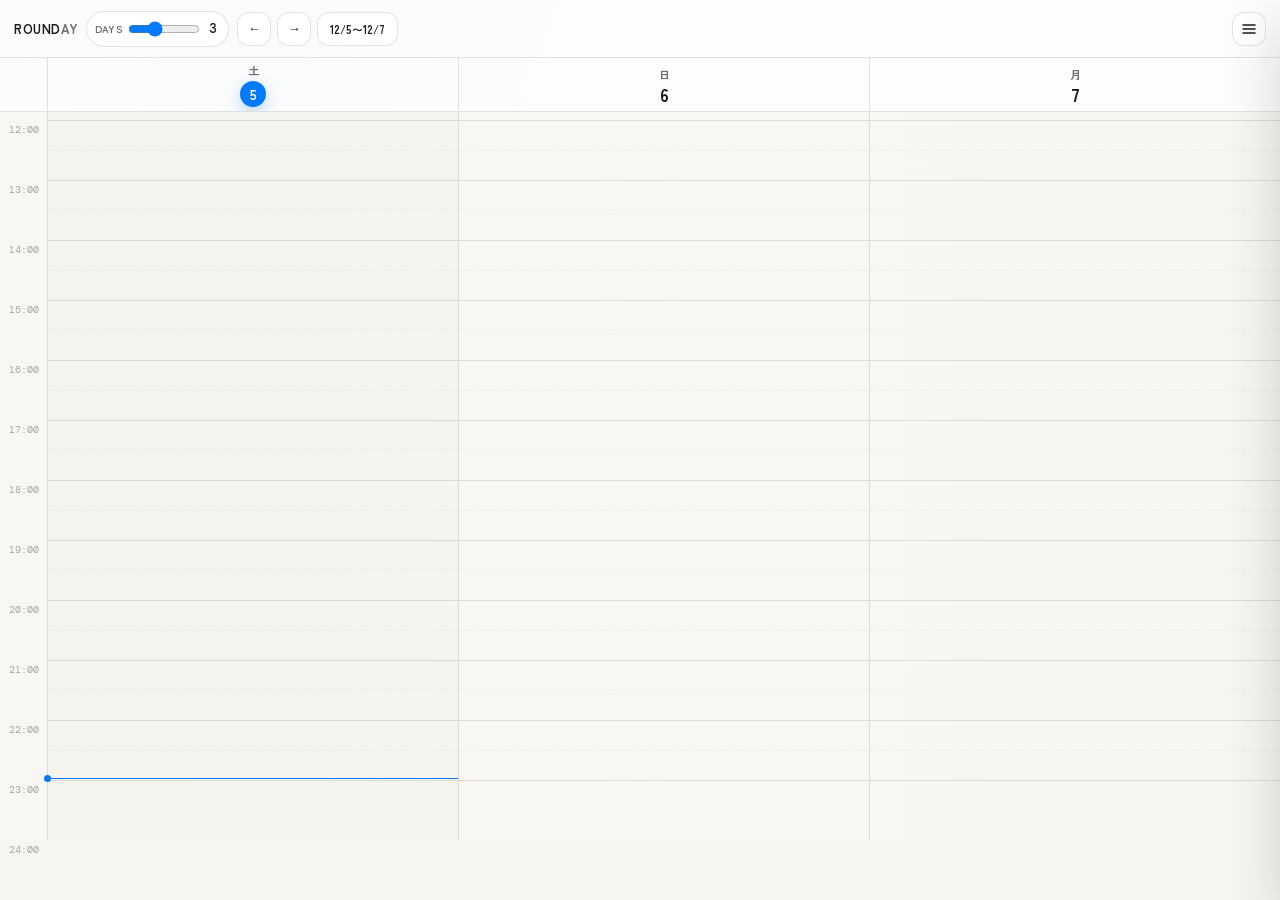
==== index.html @ 86a1823a "Add Today overview panel" ====
<!DOCTYPE html>
<html lang="ja">
<head>
<meta charset="UTF-8">
<meta name="viewport" content="width=device-width, initial-scale=1.0, maximum-scale=1.0, viewport-fit=cover">
<title>Rounday</title>
<link rel="manifest" href="manifest.json">
<meta name="theme-color" content="#f7f5f0">
<meta name="apple-mobile-web-app-capable" content="yes">
<meta name="apple-mobile-web-app-status-bar-style" content="default">
<meta name="apple-mobile-web-app-title" content="Rounday">
<link rel="apple-touch-icon" href="icon-192.png">
<link rel="preconnect" href="https://fonts.googleapis.com">
<link href="https://fonts.googleapis.com/css2?family=DM+Mono:ital,wght@0,300;0,400;0,500;1,300&family=Jost:wght@300;400;500&family=Zen+Kaku+Gothic+New:wght@300;400;500&display=swap" rel="stylesheet">
<link rel="stylesheet" href="styles.css?v=20260803-2">
</head>
<body>

<div id="header">
  <div class="logo">ROUND<em>AY</em></div>
  <div class="day-selector">
    <label>DAYS</label>
    <input type="range" id="dayRange" min="1" max="7" value="3">
    <span class="day-count-label" id="dayCountLabel">3</span>
  </div>
  <div class="nav-row">
    <button class="nav-btn" id="prevBtn">&#8592;</button>
    <button class="nav-btn" id="nextBtn">&#8594;</button>
    <button class="cal-open-btn" id="calOpenBtn">2026/05</button>
  </div>
  <button class="header-icon-btn" id="menuBtn" title="メニュー" style="margin-left:auto;">
    <svg width="16" height="16" viewBox="0 0 16 16" fill="none" stroke="currentColor" stroke-width="1.5" stroke-linecap="round">
      <line x1="2" y1="4" x2="14" y2="4"/><line x1="2" y1="8" x2="14" y2="8"/><line x1="2" y1="12" x2="14" y2="12"/>
    </svg>
  </button>
</div>

<div id="toolbar">
  <div class="toolbar-spacer"></div>
  <div class="toolbar-days" id="toolbarDays"></div>
</div>

<div id="scroll-area">
  <div id="grid">
    <div id="time-col"></div>
    <div id="days-wrap"></div>
  </div>
</div>

<!-- EVENT MODAL -->
<div class="overlay" id="overlay">
  <div class="modal">
    <div class="modal-header">
      <span class="modal-title" id="modalTitle">NEW EVENT</span>
      <button class="modal-close" id="modalClose">×</button>
    </div>
    <div class="modal-body">
  <!-- 基本セクション -->
  <div class="field">
    <label>予定名</label>
    <input type="text" id="fTitle" placeholder="例：数学の授業">
  </div>
  <div class="field">
    <label>タイプ</label>
    <div class="type-toggle">
      <button class="type-btn active" data-type="focus" id="btnFocus">集中</button>
      <button class="type-btn" data-type="nonfocus" id="btnNonfocus">非集中</button>
    </div>
  </div>
  <div class="field">
    <label>色</label>
    <div class="color-row" id="colorRow"></div>
  </div>
  <div class="field">
    <label>開始時刻</label>
    <div class="time-row">
      <select id="fSh"></select><span class="time-sep">:</span><select id="fSm"></select>
    </div>
  </div>
  <div class="field">
    <label>終了時刻</label>
    <div class="time-row">
      <select id="fEh"></select><span class="time-sep">:</span><select id="fEm"></select>
    </div>
  </div>

  <!-- 詳細セクション -->
  <button type="button" id="detailToggleBtn" style="
    background:none; border:none; cursor:pointer;
    font-family:'DM Mono',monospace; font-size:11px;
    color:var(--text-muted); letter-spacing:0.08em;
    padding:4px 0; text-align:left; width:100%;
    border-top:1px solid var(--border); margin-top:4px; padding-top:10px;
  ">▶ 詳細設定</button>

  <div id="detailSection" style="display:none; flex-direction:column; gap:12px; margin-top:4px;">
    <div class="field" id="memoField">
      <label>メモ（この予定が繰り返される場合，このメモも繰り返されます）</label>
      <textarea id="fMemo" placeholder="例：期末テスト・発表あり"></textarea>
    </div>

    <hr class="section-divider">
<div class="section-label">アラーム</div>
<div class="field">
  <label>タイミング</label>
  <select id="fAlertTiming">
    <option value="none">なし</option>
    <option value="morning">当日朝（8:00）</option>
    <option value="1h">1時間前</option>
    <option value="30min">30分前</option>
    <option value="15min">15分前</option>
    <option value="custom">カスタム</option>
  </select>
</div>
<div class="field" id="alertCustomField" style="display:none;">
  <label>通知時刻</label>
  <div class="time-row">
    <select id="fAlertH" style="flex:1"></select>
    <span class="time-sep">:</span>
    <select id="fAlertM" style="flex:1"></select>
  </div>
</div>
<div class="field">
  <label>文言</label>
  <input type="text" id="fAlertMsg" placeholder="例：もうすぐ〇〇があります">
  <div style="font-size:10px; color:var(--text-faint); margin-top:4px; font-family:'DM Mono',monospace;">空欄の場合「もうすぐ〇〇があります」</div>
</div>

<hr class="section-divider">
<div class="section-label">自分へのメッセージ</div>
<div class="field" style="flex-direction:row; align-items:center; gap:8px;">
  <input type="checkbox" id="fNotifEnabled" style="width:auto;">
  <label style="text-transform:none; font-size:12px; color:var(--text);">メッセージを設定する</label>
</div>
<div id="notifFields" style="display:none; flex-direction:column; gap:12px;">
  <div class="field">
    <label>時刻（その日中）</label>
    <div class="time-row">
      <select id="fNotifH" style="flex:1"></select>
      <span class="time-sep">:</span>
      <select id="fNotifM" style="flex:1"></select>
    </div>
  </div>
  <div class="field">
    <label>文言</label>
    <input type="text" id="fNotifMsg" placeholder="例：課題出た？タスクに追加した？">
    <div style="font-size:10px; color:var(--text-faint); margin-top:4px; font-family:'DM Mono',monospace;">空欄の場合「〇〇はどうでしたか？」</div>
  </div>
</div>

    <hr class="section-divider">
    <div class="section-label">予定グループ（紐づけ）</div>
    <div class="field">
      <label>同じ予定として紐づける</label>
      <select id="fLinkedGroup">
        <option value="">なし（新規グループ）</option>
      </select>
    </div>

    <hr class="section-divider">
    <div class="section-label">繰り返し設定</div>
    <div class="field">
      <label>繰り返し</label>
      <select id="fRepeat">
        <option value="none">なし</option>
        <option value="weekly">毎週</option>
        <option value="nweekly">N週ごと</option>
        <option value="monthly_dow">月の第N曜日</option>
      </select>
    </div>
    
    <div class="repeat-sub" id="subNWeekly">
      <div class="field">
        <label>間隔（週）</label>
        <select id="fNWeek">
          <option value="2">2週ごと</option>
          <option value="3">3週ごと</option>
          <option value="4">4週ごと</option>
        </select>
      </div>
    </div>
    <div class="repeat-sub" id="subMonthlyDow">
      <div class="field">
        <label>第N週（複数選択可）</label>
        <div style="display:flex; gap:4px;">
          <button class="wd-btn" data-mw="1">第1</button>
          <button class="wd-btn" data-mw="2">第2</button>
          <button class="wd-btn" data-mw="3">第3</button>
          <button class="wd-btn" data-mw="4">第4</button>
        </div>
      </div>
      <div class="field">
        <label>曜日</label>
        <select id="fMonthDow">
          <option value="0">日</option><option value="1">月</option>
          <option value="2">火</option><option value="3">水</option>
          <option value="4">木</option><option value="5">金</option><option value="6">土</option>
        </select>
      </div>
    </div>

      <div class="repeat-sub" id="subWeekdays">
        <div class="field">
          <label>追加する曜日（複数選択可）</label>
          <div class="weekday-row" id="weekdayRow"></div>
        </div>
      </div>

    <div class="repeat-sub" id="subRepeatRange">
      <div class="date-row">
        <div class="field">
          <label>開始日</label>
          <input type="date" id="fRepeatFrom">
        </div>
        <div class="field">
          <label>終了日</label>
          <input type="date" id="fRepeatTo">
        </div>
      </div>
    </div>
  </div>
</div>
    <div class="modal-footer">
      <button class="btn" id="modalCancel">キャンセル</button>
      <button class="btn btn-primary" id="modalSave">保存</button>
    </div>
  </div>
</div>

<!-- TASK MODAL -->
<div class="overlay" id="taskOverlay">
  <div class="modal" id="taskModal">
    <div class="modal-header">
      <span class="modal-title" id="taskModalTitle">NEW TASK</span>
      <button class="modal-close" id="taskModalClose">×</button>
    </div>
    <div class="modal-body">
      <div class="field">
        <label>リマインド内容</label>
        <input type="text" id="tText" placeholder="例：課題提出した？">
      </div>
      <div class="field">
        <label>通知日時</label>
        <div class="time-row" style="gap:8px">
          <input type="date" id="tDate" style="flex:1.2">
          <div class="time-row" style="flex:1">
            <select id="tHour" style="flex:1"></select>
            <span class="time-sep">:</span>
            <select id="tMin" style="flex:1"></select>
          </div>
        </div>
      </div>
      <div class="field">
        <label>通知文言（省略可）</label>
<input type="text" id="tNote" placeholder="例：英語の課題、忘れてない？">
      </div>
      <div class="field">
        <label>関連予定（任意）</label>
        <select id="tEvLink">
          <option value="">-- 紐づけない --</option>
        </select>
        <div style="font-size:10px; color:var(--text-faint); margin-top:4px; font-family:'DM Mono',monospace; line-height:1.5;">
  例：「数学の授業」に紐づけ→授業後に<br>「課題でた？提出した？」と確認できる
</div>
      </div>
    </div>
    <div class="modal-footer">
      <button class="btn" id="taskModalCancel">キャンセル</button>
      <button class="btn btn-primary" id="taskModalSave">保存</button>
    </div>
  </div>
</div>

<!-- TODO MODAL -->
<div class="overlay" id="todoOverlay">
  <div class="modal">
    <div class="modal-header">
      <span class="modal-title" id="todoModalTitle">NEW TODO</span>
      <button class="modal-close" id="todoModalClose">×</button>
    </div>
    <div class="modal-body">
      <div class="field">
        <label>タスク名</label>
        <input type="text" id="tdText" placeholder="例：英語の課題">
      </div>
      <div class="field">
        <label>発生元の日付（任意）</label>
        <input type="date" id="tdOriginDate">
      </div>
      <div class="field">
        <label>発生元の予定（任意）</label>
        <select id="tdOriginEv">
          <option value="">-- 選択しない --</option>
        </select>
      </div>
      <div class="field">
        <label>期限</label>
        <div class="time-row" style="gap:8px">
          <input type="date" id="tdDate" style="flex:1.2">
          <div class="time-row" style="flex:1">
            <select id="tdHour" style="flex:1"></select>
            <span class="time-sep">:</span>
            <select id="tdMin" style="flex:1"></select>
          </div>
        </div>
      </div>
    </div>
    <div class="modal-footer">
      <button class="btn" id="todoModalCancel">キャンセル</button>
      <button class="btn btn-primary" id="todoModalSave">保存</button>
    </div>
  </div>
</div>

<!-- TODAY PANEL -->
<div id="todayPanel" aria-hidden="true">
  <div class="panel-header">
    <span class="panel-title">Today</span>
    <button class="panel-close" id="todayPanelClose" aria-label="Todayを閉じる">&times;</button>
  </div>
  <div class="panel-body" id="todayList"></div>
</div>

<!-- TASK PANEL -->
<div id="taskPanel">
  <div class="panel-header">
    <span class="panel-title"><svg class="panel-title-icon" viewBox="0 0 24 24" fill="none" stroke="currentColor" stroke-width="1.8" stroke-linecap="round" stroke-linejoin="round" aria-hidden="true"><path d="M18 8a6 6 0 0 0-12 0c0 7-3 7-3 9h18c0-2-3-2-3-9"/><path d="M10 21h4"/><path d="M10.8 18.5a1.4 1.4 0 0 0 2.4 0"/></svg>リマインダー</span>
    <button class="panel-close" id="taskPanelClose">×</button>
  </div>
  <div class="panel-body" id="taskList"></div>
  <button class="panel-add-btn" id="taskAddBtn">＋ リマインダーを追加</button>
</div>

<!-- TODO PANEL -->
<div id="todoPanel">
  <div class="panel-header">
    <span class="panel-title">📝 TODO</span>
    <button class="panel-close" id="todoPanelClose">×</button>
  </div>
  <div class="panel-body" id="todoList"></div>
  <button class="panel-add-btn" id="todoAddBtn">＋ タスクを追加</button>
</div>

<!-- SELF MESSAGE PANEL -->
<div id="selfMessagePanel">
  <div class="panel-header">
    <span class="panel-title"><svg class="panel-title-icon" viewBox="0 0 24 24" fill="none" stroke="currentColor" stroke-width="1.8" stroke-linecap="round" stroke-linejoin="round" aria-hidden="true"><path d="M4 5.5A3.5 3.5 0 0 1 7.5 2h9A3.5 3.5 0 0 1 20 5.5v6A3.5 3.5 0 0 1 16.5 15H11l-5 4v-4.2A3.5 3.5 0 0 1 4 11.5z"/><path d="M8 7h8"/><path d="M8 10.5h5.5"/></svg>自分へのメッセージ</span>
    <button class="panel-close" id="selfMessagePanelClose">×</button>
  </div>
  <div class="panel-body" id="selfMessageList"></div>
</div>

<!-- BULK NOTIF MODAL -->
<div class="overlay" id="bulkNotifOverlay">
  <div class="modal">
    <div class="modal-header">
      <span class="modal-title">自分へのメッセージを一括設定</span>
      <button class="modal-close" id="bulkNotifClose">×</button>
    </div>
    <div class="modal-body">
      <div class="field">
        <label>対象日</label>
        <input type="date" id="bulkDate">
      </div>
      <div class="field">
        <label>時刻（その日中）</label>
        <div class="time-row">
          <select id="bulkNotifH" style="flex:1"></select>
          <span class="time-sep">:</span>
          <select id="bulkNotifM" style="flex:1"></select>
        </div>
      </div>
      <div class="field">
        <label>メッセージ文言</label>
        <input type="text" id="bulkNotifMsg" placeholder="例：課題出た？タスクに追加した？">
        <div style="font-size:10px; color:var(--text-faint); margin-top:4px; font-family:'DM Mono',monospace;">空欄の場合「〇〇はどうでしたか？」</div>
      </div>
      
      <div class="field">
  <label>繰り返し設定</label>
  <div class="type-toggle">
    <button class="type-btn active" id="bulkRepeatOnce">この日だけ</button>
    <button class="type-btn" id="bulkRepeatAlways">毎回繰り返し</button>
  </div>
</div>
      
      <div class="field">
        <label>対象予定を選択</label>
        <div id="bulkEvList" style="max-height:200px; overflow-y:auto; border:1px solid var(--border); border-radius:3px; padding:4px 8px;"></div>
      </div>
    </div>
    <div class="modal-footer">
      <button class="btn" id="bulkNotifCancel">キャンセル</button>
      <button class="btn btn-primary" id="bulkNotifSave">保存</button>
    </div>
  </div>
</div>
<!-- DAY MEMO MODAL -->
<div class="overlay" id="dayMemoOverlay">
  <div class="modal" style="width:320px;">
    <div class="modal-header">
      <span class="modal-title" id="dayMemoTitle">この日だけメモ</span>
      <button class="modal-close" id="dayMemoClose">×</button>
    </div>
    <div class="modal-body">
      <div class="field">
        <label>メモ（この日だけ）</label>
        <textarea id="fDayMemo" placeholder="例：今日は発表あり" style="min-height:80px;"></textarea>
      </div>
    </div>
    <div class="modal-footer">
      <button class="btn" id="dayMemoCancel">キャンセル</button>
      <button class="btn" id="dayMemoClear" style="color:#c0392b;">クリア</button>
      <button class="btn btn-primary" id="dayMemoSave">保存</button>
    </div>
  </div>
</div>
<!-- CALENDAR PICKER -->
<div id="calPickerOverlay">
  <div class="cal-picker">
    <div class="cal-picker-head">
      <select id="calYear"></select>
      <select id="calMonth"></select>
      <button class="cal-picker-close" id="calPickerClose">×</button>
    </div>
    <div class="cal-grid" id="calGrid"></div>
  </div>
</div>

<!-- SCHEDULING BANNER -->
<div id="schedulingBanner">
  <span>時間帯をドラッグして予定を作成</span>
  <button class="cancel-btn" id="schedulingCancel">キャンセル</button>
</div>

<!-- SELF MESSAGE BANNER -->
<div id="selfMessageBanner">
  <div class="self-message-banner-main">
    <div class="self-message-banner-label">MESSAGE</div>
    <div class="self-message-banner-text" id="selfMessageBannerText"></div>
    <div class="self-message-banner-meta" id="selfMessageBannerMeta"></div>
  </div>
  <div class="self-message-banner-actions">
    <button class="self-message-banner-btn" id="selfMessageBannerSnooze">再通知</button>
    <button class="self-message-banner-btn" id="selfMessageBannerDone">完了</button>
    <button class="self-message-banner-close" id="selfMessageBannerClose">×</button>
    </div>
</div>

<!-- SELF MESSAGE SNOOZE MODAL -->
<div class="overlay" id="selfSnoozeOverlay">
  <div class="modal" style="width:min(340px,94vw);">
    <div class="modal-header">
      <span class="modal-title">再通知</span>
      <button class="modal-close" id="selfSnoozeClose">×</button>
    </div>
    <div class="modal-body">
      <div class="field">
        <label>再通知タイミング</label>
        <select id="selfSnoozeType">
          <option value="day">1日後</option>
          <option value="week">1週間後</option>
          <option value="hours">何時間後</option>
          <option value="custom">カスタム</option>
        </select>
      </div>

      <div class="field" id="selfSnoozeHoursField" style="display:none;">
        <label>何時間後</label>
        <input type="number" id="selfSnoozeHours" min="1" max="168" value="3" style="
          padding:7px 9px;
          border:1px solid var(--border-strong);
          border-radius:var(--radius-btn);
          font-family:'Noto Sans JP',sans-serif;
          font-size:13px;
          background:var(--bg);
          color:var(--text);
          outline:none;
          width:100%;
        ">
      </div>

      <div id="selfSnoozeCustomField" style="display:none; flex-direction:column; gap:12px;">
        <div class="field">
          <label>日付</label>
          <input type="date" id="selfSnoozeCustomDate">
        </div>
        <div class="field">
          <label>時刻</label>
          <div class="time-row">
            <select id="selfSnoozeCustomH" style="flex:1"></select>
            <span class="time-sep">:</span>
            <select id="selfSnoozeCustomM" style="flex:1"></select>
          </div>
        </div>
      </div>
    </div>
    <div class="modal-footer">
      <button class="btn" id="selfSnoozeCancel">キャンセル</button>
      <button class="btn btn-primary" id="selfSnoozeSave">保存</button>
    </div>
  </div>
</div>

<!-- REMINDER SNOOZE MODAL -->
<div class="overlay" id="reminderSnoozeOverlay">
  <div class="modal" style="width:min(340px,94vw);">
    <div class="modal-header">
      <span class="modal-title">リマインダー再通知</span>
      <button class="modal-close" id="reminderSnoozeClose">×</button>
    </div>

    <div class="modal-body">
      <div class="field">
        <label>再通知タイミング</label>
        <select id="reminderSnoozeType">
          <option value="day">1日後</option>
          <option value="week">1週間後</option>
          <option value="hours">何時間後</option>
          <option value="custom">カスタム</option>
        </select>
      </div>

      <div class="field" id="reminderSnoozeHoursField" style="display:none;">
        <label>何時間後</label>
        <input type="number" id="reminderSnoozeHours" min="1" max="168" value="3" style="
          padding:7px 9px;
          border:1px solid var(--border-strong);
          border-radius:var(--radius-btn);
          font-family:'Noto Sans JP',sans-serif;
          font-size:13px;
          background:var(--bg);
          color:var(--text);
          outline:none;
          width:100%;
        ">
      </div>

      <div id="reminderSnoozeCustomField" style="display:none; flex-direction:column; gap:12px;">
        <div class="field">
          <label>日付</label>
          <input type="date" id="reminderSnoozeCustomDate">
        </div>

        <div class="field">
          <label>時刻</label>
          <div class="time-row">
            <select id="reminderSnoozeCustomH" style="flex:1"></select>
            <span class="time-sep">:</span>
            <select id="reminderSnoozeCustomM" style="flex:1"></select>
          </div>
        </div>
      </div>
    </div>

    <div class="modal-footer">
      <button class="btn" id="reminderSnoozeCancel">キャンセル</button>
      <button class="btn btn-primary" id="reminderSnoozeSave">保存</button>
    </div>
  </div>
</div>

<!-- DELETE REPEAT MODAL -->
<div class="overlay" id="deleteRepeatOverlay">
  <div class="modal" style="width:min(300px,94vw);">
    <div class="modal-header">
      <span class="modal-title">繰り返し予定の削除</span>
      <button class="modal-close" id="deleteRepeatClose">×</button>
    </div>
    <div class="modal-body">
      <div style="font-size:13px; color:var(--text); line-height:1.6;">
        どの範囲を削除しますか？
      </div>
    </div>
    <div class="modal-footer" style="flex-direction:column; gap:8px;">
      <button class="btn" id="deleteRepeatOne" style="width:100%; text-align:center;">この日だけ削除</button>
      <button class="btn" id="deleteRepeatAfter" style="width:100%; text-align:center;">この日以降をすべて削除</button>
      <button class="btn danger" id="deleteRepeatAll" style="width:100%; text-align:center; color:#c0392b;">すべて削除</button>
    </div>
  </div>
</div>

<!-- EV DETAIL PANEL -->
<div id="evDetailPanel">
  <div class="ev-detail-sheet" style="position:relative;">
    <button class="ev-detail-close" id="evDetailClose">×</button>
    <div class="ev-detail-title" id="evDetailTitle"></div>
    <div class="ev-detail-time" id="evDetailTime"></div>
    <div class="ev-detail-memo" id="evDetailMemo"></div>
    <div class="ev-detail-btns">
      <button class="ev-detail-btn" id="evDetailEdit">✏ 編集</button>
      <button class="ev-detail-btn" id="evDetailDayMemo">🗒 この日だけメモ</button>
      <button class="ev-detail-btn" id="evDetailNextOcc">📅 次回を確認</button>
      <button class="ev-detail-btn" id="evDetailAddTask">🔔 リマインダーを追加</button>
      <button class="ev-detail-btn" id="evDetailAddTodo" style="display:none;">📝 TODOを追加</button>
      <button class="ev-detail-btn danger" id="evDetailDelete">✕ 削除</button>
    </div>
  </div>
</div>

<!-- CTX MENU -->
<div class="ctx-menu" id="ctxMenu">
  <div style="display:flex; justify-content:flex-end; padding:4px 4px 0;">
    <button style="background:none; border:none; cursor:pointer; font-size:16px; color:var(--text-muted); line-height:1; padding:0 4px;" id="ctxClose">×</button>
  </div>
  <div class="ctx-item" id="ctxEdit">✏ 編集</div>
  <div class="ctx-item" id="ctxNotifEdit">🔔 通知を編集</div>
  <div class="ctx-item" id="ctxDayMemo">🗒 この日だけメモ</div>
  <div class="ctx-item" id="ctxNextOccurrence">📅 次回を確認</div>
  <div class="ctx-item" id="ctxAddTask">🔔 リマインダーを追加</div>
  <div class="ctx-item" id="ctxAddTodo" style="display:none;">📝 TODOを追加</div>
  <div class="ctx-sep"></div>
  <div class="ctx-item danger" id="ctxDelete">✕ 削除</div>
</div>

<!-- DRAWER OVERLAY -->
<div id="drawerOverlay"></div>

<!-- DRAWER -->
<div id="drawer">
  <div class="drawer-header">
    <span class="drawer-title">MENU</span>
    <button class="drawer-close" id="drawerClose">×</button>
  </div>
  <div class="drawer-body">
    <button class="drawer-item" id="drawerToday">
      <span class="drawer-item-icon">
        <svg width="15" height="15" viewBox="0 0 15 15" fill="none" stroke="currentColor" stroke-width="1.4" stroke-linecap="round" stroke-linejoin="round" aria-hidden="true">
          <rect x="2" y="3" width="11" height="10" rx="1.5"/><line x1="2" y1="6" x2="13" y2="6"/><line x1="5" y1="2" x2="5" y2="4.5"/><line x1="10" y1="2" x2="10" y2="4.5"/>
        </svg>
      </span>
      Today
    </button>
    <button class="drawer-item" id="drawerSettings">
      <span class="drawer-item-icon">
        <svg width="15" height="15" viewBox="0 0 15 15" fill="none" stroke="currentColor" stroke-width="1.4" stroke-linecap="round" stroke-linejoin="round">
          <circle cx="7.5" cy="7.5" r="2"/><path d="M7.5 1v1.5M7.5 12.5V14M1 7.5h1.5M12.5 7.5H14M2.6 2.6l1.1 1.1M11.3 11.3l1.1 1.1M11.3 3.7l-1.1 1.1M3.8 11.2l-1.1 1.1"/>
        </svg>
      </span>
      設定
    </button>
    <button class="drawer-item" id="drawerReminder">
      <span class="drawer-item-icon">
        <svg width="18" height="18" viewBox="0 0 24 24" fill="none" stroke="currentColor" stroke-width="1.8" stroke-linecap="round" stroke-linejoin="round" aria-hidden="true">
          <path d="M18 8a6 6 0 0 0-12 0c0 7-3 7-3 9h18c0-2-3-2-3-9"/>
          <path d="M10 21h4"/>
          <path d="M10.8 18.5a1.4 1.4 0 0 0 2.4 0"/>
        </svg>
      </span>
      リマインダー
    </button>
    <button class="drawer-item" id="drawerBulkNotif">
      <span class="drawer-item-icon">
        <svg width="15" height="15" viewBox="0 0 15 15" fill="none" stroke="currentColor" stroke-width="1.4" stroke-linecap="round" stroke-linejoin="round">
          <rect x="2" y="2" width="11" height="11" rx="1.5"/><line x1="5" y1="5.5" x2="10" y2="5.5"/><line x1="5" y1="8" x2="10" y2="8"/><line x1="5" y1="10.5" x2="8" y2="10.5"/>
        </svg>
      </span>
      メッセージを一括設定
    </button> 
    <button class="drawer-item" id="drawerSelfMessage">
      <span class="drawer-item-icon">
        <svg width="15" height="15" viewBox="0 0 15 15" fill="none" stroke="currentColor" stroke-width="1.4" stroke-linecap="round" stroke-linejoin="round">
          <path d="M2.5 3.5h10v6.5h-6l-3 2.5v-2.5h-1z"/>
          <line x1="5" y1="6" x2="10" y2="6"/>
          <line x1="5" y1="8" x2="8.5" y2="8"/>
        </svg>
      </span>
  自分へのメッセージ
</button>
    <button class="drawer-item" id="drawerTodo">
      <span class="drawer-item-icon">
        <svg width="15" height="15" viewBox="0 0 15 15" fill="none" stroke="currentColor" stroke-width="1.4" stroke-linecap="round" stroke-linejoin="round">
          <rect x="2" y="2" width="11" height="11" rx="1.5"/>
          <polyline points="5,7.5 6.5,9 10,5.5"/>
        </svg>
      </span>
      TODO
    </button>
    
  </div>
</div>

<!-- SETTINGS MODAL -->
<div class="overlay" id="settingsOverlay">
  <div class="modal">
    <div class="modal-header">
      <span class="modal-title">SETTINGS</span>
      <button class="modal-close" id="settingsClose">×</button>
    </div>
    <div class="modal-body">
      <div class="settings-section-label">テーマ</div>
      <div style="display:grid; grid-template-columns:1fr 1fr; gap:10px; margin-bottom:4px;">
        <button class="theme-btn" data-theme="ios-light">
          <div class="theme-preview ios-light-preview"></div>
          <span>Light</span>
        </button>
        <button class="theme-btn" data-theme="ios-dark">
          <div class="theme-preview ios-dark-preview"></div>
          <span>Dark</span>
        </button>
      </div>
            <div class="settings-section-label">Accent</div>
      <div class="accent-grid" aria-label="Accent color">
        <button class="accent-btn accent-blue" data-accent="blue" title="Blue"></button>
        <button class="accent-btn accent-indigo" data-accent="indigo" title="Indigo"></button>
        <button class="accent-btn accent-purple" data-accent="purple" title="Purple"></button>
        <button class="accent-btn accent-pink" data-accent="pink" title="Pink"></button>
        <button class="accent-btn accent-orange" data-accent="orange" title="Orange"></button>
        <button class="accent-btn accent-green" data-accent="green" title="Green"></button>
        <button class="accent-btn accent-teal" data-accent="teal" title="Teal"></button>
        <button class="accent-btn accent-graphite" data-accent="graphite" title="Graphite"></button>
      </div>
      <hr class="section-divider">  
      <div class="settings-section-label">朝の一括通知</div>
      <div class="field" style="flex-direction:row; align-items:center; gap:8px;">
        <input type="checkbox" id="morningNotifEnabled" style="width:auto;">
        <label style="text-transform:none; font-size:12px; color:var(--text);">今日の予定を朝にまとめて通知する</label>
      </div>
      <div id="morningNotifFields" style="display:none; flex-direction:column; gap:8px;">
        <div class="field">
          <label>通知時刻</label>
          <div class="time-row">
            <select id="morningNotifH" style="flex:1"></select>
            <span class="time-sep">:</span>
            <select id="morningNotifM" style="flex:1"></select>
          </div>
        </div>
      </div>
      <hr class="section-divider">  
      <div class="settings-section-label">週の開始曜日</div>
      <div class="type-toggle" style="margin-bottom:4px;">
        <button class="type-btn" id="weekStartSun" data-ws="0">日曜始まり</button>
        <button class="type-btn" id="weekStartMon" data-ws="1">月曜始まり</button>
      </div>
      <hr class="section-divider">
      <div class="settings-section-label">時間軸の表示範囲</div>
      <div style="display:flex; gap:12px; align-items:center; flex-wrap:wrap;">
        <div class="field" style="flex:1; min-width:100px;">
          <label>開始時刻</label>
          <select id="settingsTimeStart"></select>
        </div>
        <div class="field" style="flex:1; min-width:100px;">
          <label>終了時刻</label>
          <select id="settingsTimeEnd"></select>
        </div>
      </div>
      <hr class="section-divider">
      <div class="settings-section-label">データ管理</div>
      <div style="display:flex; gap:8px; flex-wrap:wrap; margin-top:4px;">
        <button class="btn" id="settingsExport" style="flex:1;">エクスポート</button>
        <label class="btn" id="settingsImportLabel" style="flex:1; text-align:center; cursor:pointer;">
          インポート
          <input type="file" id="settingsImportFile" accept=".json" style="display:none;">
        </label>
      </div>
    </div>
    <div class="modal-footer">
      <button class="btn btn-primary" id="settingsDone">閉じる</button>
    </div>
  </div>
</div>

<script src="app.js?v=20260803-2"></script>
</body>
</html>
---- styles.css ----
*, *::before, *::after { box-sizing: border-box; margin: 0; padding: 0; }
:root {
  --bg: #f9f9f7;
  --surface: #ffffff;
  --border: #e8e8e4;
  --border-strong: #c8c8c2;
  --text: #111110;
  --text-muted: #888884;
  --text-faint: #bbbbb5;
  --header-h: 52px;
  --toolbar-h: 44px;
  --time-col: 48px;
  --slot-h: 60px;
  --radius-btn: 3px;
  --radius-ev: 3px;
  --spacing-modal-pad: 16px;
}

/* Elegant */
[data-theme="elegant"] {
  --bg: #f4f6f9;
  --surface: #ffffff;
  --border: #dde3ec;
  --border-strong: #b8c4d4;
  --text: #1a1f2e;
  --text-muted: #7a8799;
  --text-faint: #b0bac8;
  --radius-btn: 8px;
  --radius-ev: 8px;
  --spacing-modal-pad: 20px;
}

/* Modern */
[data-theme="modern"] {
  --bg: #f5f5f5;
  --surface: #ffffff;
  --border: #d0d0d0;
  --border-strong: #999999;
  --text: #0a0a0a;
  --text-muted: #666666;
  --text-faint: #aaaaaa;
  --radius-btn: 12px;
  --radius-ev: 12px;
  --spacing-modal-pad: 20px;
}

/* Warm */
[data-theme="warm"] {
  --bg: #faf7f2;
  --surface: #fffdf9;
  --border: #e8e0d4;
  --border-strong: #c8b89e;
  --text: #2c1f0e;
  --text-muted: #8c7355;
  --text-faint: #bba882;
  --radius-btn: 8px;
  --radius-ev: 8px;
  --spacing-modal-pad: 20px;
}
html, body { height: 100%; overflow: hidden; }
body { font-family: 'Zen Kaku Gothic New', sans-serif; background: var(--bg); color: var(--text); font-size: 13px; }

/* HEADER */
#header {
  height: var(--header-h);
  display: flex; align-items: center; justify-content: space-between;
  padding: 0 10px;
  background: var(--surface);
  border-bottom: 1px solid var(--border);
  box-shadow: 0 1px 8px rgba(0,0,0,0.06);
  position: relative; z-index: 100;
  gap: 6px;
  flex-wrap: nowrap;
  min-width: 0;
}
.logo { font-family: 'DM Mono', monospace; font-size: 14px; font-weight: 500; letter-spacing: 0.12em; }
.logo em { font-style: normal; color: var(--text-muted); }
.day-selector { display: flex; align-items: center; gap: 6px; }
.day-selector label { font-family: 'DM Mono', monospace; font-size: 10px; color: var(--text-muted); letter-spacing: 0.08em; }
.day-selector input[type=range] { width: 72px; accent-color: var(--text); cursor: pointer; }
.day-count-label { font-family: 'DM Mono', monospace; font-size: 13px; font-weight: 500; min-width: 14px; text-align: center; }
.nav-row { display: flex; align-items: center; gap: 6px; }
.nav-btn { width: 28px; height: 28px; border: 1px solid var(--border-strong); background: transparent; cursor: pointer; display: flex; align-items: center; justify-content: center; font-size: 13px; color: var(--text); border-radius: 3px; transition: background 0.12s; }
.nav-btn:hover { background: var(--border); }
.today-btn { padding: 0 10px; height: 28px; border: 1px solid var(--border-strong); background: transparent; cursor: pointer; font-family: 'DM Mono', monospace; font-size: 11px; letter-spacing: 0.06em; color: var(--text); border-radius: 3px; transition: background 0.12s; }
.today-btn:hover { background: var(--border); }
.header-icon-btn { width: 28px; height: 28px; border: 1px solid var(--border-strong); background: transparent; cursor: pointer; display: flex; align-items: center; justify-content: center; font-size: 14px; border-radius: 3px; transition: background 0.12s; }
.header-icon-btn:hover { background: var(--border); }

/* TOOLBAR */
#toolbar { height: var(--toolbar-h); display: flex; background: var(--surface); border-bottom: 1px solid var(--border); position: sticky; top: 0; z-index: 90; overflow: hidden; }
.toolbar-spacer { width: var(--time-col); min-width: var(--time-col); border-right: 1px solid var(--border); }
.toolbar-days { flex: 1; display: flex; overflow: hidden; }
.toolbar-day { flex: 1; display: flex; flex-direction: column; align-items: center; justify-content: center; border-right: 1px solid var(--border); gap: 1px; }
.toolbar-day:last-child { border-right: none; }
.toolbar-dow { font-family: 'DM Mono', monospace; font-size: 10px; color: var(--text-muted); letter-spacing: 0.1em; text-transform: uppercase; }
.toolbar-date { font-family: 'DM Mono', monospace; font-size: 16px; font-weight: 500; line-height: 1; }
.toolbar-day.is-today .toolbar-date { background: var(--text); color: #fff; width: 26px; height: 26px; display: flex; align-items: center; justify-content: center; border-radius: 50%; font-size: 13px; }

/* SCROLL */
#scroll-area { height: calc(100dvh - var(--header-h) - var(--toolbar-h) - env(safe-area-inset-bottom, 0px)); overflow-y: auto; overflow-x: hidden; }
@supports not (height: 100dvh) {
  #scroll-area { height: calc(100vh - var(--header-h) - var(--toolbar-h)); }
}
#grid { display: flex; position: relative;  }
#time-col { width: var(--time-col); min-width: var(--time-col); position: relative; border-right: 1px solid var(--border); background: var(--surface); }
.time-label { position: absolute; left: 0; right: 0; height: var(--slot-h); display: flex; align-items: flex-start; justify-content: flex-end; padding: 3px 8px 0 0; font-family: 'DM Mono', monospace; font-size: 10px; color: var(--text-faint); pointer-events: none; }
.time-label.hour-0 { color: transparent; }
#days-wrap { flex: 1; display: flex; }
.day-col { flex: 1; position: relative; border-right: 1px solid var(--border); }
.day-col:last-child { border-right: none; }
.hour-line { position: absolute; left: 0; right: 0; border-top: 1px solid var(--border); pointer-events: none; }
.hour-line.half { border-top-style: dashed; opacity: 0.45; }
.now-line { position: absolute; left: 0; right: 0; height: 1px; background: #111; z-index: 30; pointer-events: none; }
.now-line::before { content: ''; position: absolute; left: -4px; top: -3px; width: 7px; height: 7px; border-radius: 50%; background: #111; }
.drag-sel { position: absolute; left: 18px; right: 6px; background: rgba(17,17,16,0.07); border: 1px dashed var(--border-strong); border-radius: var(--radius-btn); pointer-events: none; z-index: 20; }

/* EVENTS */
.ev-focus { position: absolute; left: 18px; right: 6px; border-radius: var(--radius-ev); z-index: 25; cursor: pointer; overflow: hidden; transition: filter 0.1s; }
.ev-focus:hover { filter: brightness(0.88); }
.ev-focus-inner { padding: 4px 7px; height: 100%; display: flex; flex-direction: column; justify-content: flex-start; overflow: hidden; }
.ev-title { font-size: 11px; font-weight: 500; white-space: normal; overflow: hidden; line-height: 1.3; word-break: break-all; }
.ev-time-label { font-family: 'DM Mono', monospace; font-size: 9px; opacity: 0.7; margin-top: 1px; }
.ev-memo { font-size: 10px; opacity: 0.75; margin-top: 3px; white-space: nowrap; overflow: hidden; text-overflow: ellipsis; }

/* Non-focus: thin left bar + label */
.ev-nonfocus-wrap { position: absolute; left: 2px; width: 16px; z-index: 24; }
.ev-nonfocus-bar { position: absolute; left: 2px; width: 3px; border-radius: 2px; opacity: 0.4; cursor: pointer; transition: opacity 0.1s; }
.ev-nonfocus-bar:hover { opacity: 0.75; }
.ev-nonfocus-label { position: absolute; left: 7px; width: 9px; display: flex; flex-direction: column; align-items: center; overflow: hidden; cursor: pointer; }
.ev-nonfocus-label:hover { opacity: 0.75; }
.ev-nonfocus-text { font-family: 'DM Mono', monospace; font-size: 8px; writing-mode: vertical-rl; text-orientation: mixed; white-space: nowrap; overflow: hidden; max-height: 100%; color: var(--text-muted); opacity: 0.7; letter-spacing: 0.05em; }

/* MODAL */
.overlay { display: none; position: fixed; inset: 0; background: rgba(0,0,0,0.22); z-index: 500; align-items: center; justify-content: center; }
.overlay.open { display: flex; animation: fadeIn 0.15s ease; }
@keyframes fadeIn { from { opacity: 0; } to { opacity: 1; } }
.modal { background: var(--surface); border: 1px solid var(--border-strong); width: min(340px, 94vw); max-height: 90vh; overflow-y: auto; border-radius: var(--radius-btn); box-shadow: 0 8px 32px rgba(0,0,0,0.12); }
.modal-header { padding: 14px 16px 10px; border-bottom: 1px solid var(--border); display: flex; align-items: center; justify-content: space-between; position: sticky; top: 0; background: var(--surface); z-index: 1; }
.modal-title { font-family: 'DM Mono', monospace; font-size: 11px; letter-spacing: 0.1em; color: var(--text-muted); text-transform: uppercase; }
.modal-close { background: none; border: none; cursor: pointer; font-size: 18px; color: var(--text-muted); line-height: 1; padding: 0 2px; }
.modal-close:hover { color: var(--text); }
.modal-body { padding: var(--spacing-modal-pad); display: flex; flex-direction: column; gap: 12px; }
.field { display: flex; flex-direction: column; gap: 4px; }
.field label { font-family: 'DM Mono', monospace; font-size: 10px; letter-spacing: 0.1em; color: var(--text-muted); text-transform: uppercase; }
.field input[type=text], .field input[type=date], .field input[type=time], .field textarea, .field select {
  padding: 7px 9px; border: 1px solid var(--border-strong); border-radius: var(--radius-btn);
  font-family: inherit; font-size: 13px; background: var(--bg); color: var(--text); outline: none; width: 100%; transition: border-color 0.12s;
}
.field input:focus, .field textarea:focus, .field select:focus { border-color: var(--text); }
.field textarea { resize: vertical; min-height: 52px; }
.time-row { display: flex; gap: 8px; align-items: center; }
.time-row select { flex: 1; }
.time-sep { color: var(--text-muted); font-size: 12px; }
.type-toggle { display: flex; border: 1px solid var(--border-strong); border-radius: var(--radius-btn); overflow: hidden; }
.type-btn { flex: 1; padding: 7px 0; background: none; border: none; cursor: pointer; font-family: inherit; font-size: 12px; color: var(--text-muted); transition: all 0.12s; border-right: 1px solid var(--border-strong); }
.type-btn:last-child { border-right: none; }
.type-btn.active { background: var(--text); color: #fff; }
.color-row { display: flex; gap: 6px; flex-wrap: wrap; }
.color-swatch { width: 22px; height: 22px; border-radius: 50%; border: 2px solid transparent; cursor: pointer; transition: transform 0.1s; }
.color-swatch:hover { transform: scale(1.15); }
.color-swatch.selected { border-color: var(--text); }
.modal-footer { padding: 12px 16px; border-top: 1px solid var(--border); display: flex; gap: 8px; justify-content: flex-end; position: sticky; bottom: 0; background: var(--surface); }
.btn { padding: 7px 18px; border-radius: var(--radius-btn); border: 1px solid var(--border-strong); background: none; cursor: pointer; font-family: inherit; font-size: 12px; color: var(--text); transition: background 0.1s; }
.btn:hover { background: var(--border); }
.btn-primary { background: var(--text); color: #fff; border-color: var(--text); }
.btn-primary:hover { background: #333; }
.section-divider { border: none; border-top: 1px solid var(--border); margin: 4px 0; }
.section-label { font-family: 'DM Mono', monospace; font-size: 10px; letter-spacing: 0.1em; color: var(--text-faint); text-transform: uppercase; padding: 2px 0; }
.repeat-grid { display: grid; grid-template-columns: 1fr 1fr; gap: 8px; }
.date-row { display: flex; gap: 8px; }
.date-row .field { flex: 1; }

/* CTX MENU */
.ctx-menu { display: none; position: fixed; background: var(--surface); border: 1px solid var(--border-strong); border-radius: 4px; box-shadow: 0 4px 16px rgba(0,0,0,0.12); z-index: 600; overflow: hidden; min-width: 120px; }
.ctx-menu.open { display: block; }
.ctx-item { padding: 9px 14px; cursor: pointer; font-size: 12px; display: flex; align-items: center; gap: 8px; transition: background 0.08s; white-space: nowrap; }
.ctx-item:hover { background: var(--border); }
.ctx-item.danger { color: #c0392b; }
.ctx-sep { height: 1px; background: var(--border); margin: 2px 0; }

/* TASK PANEL */
#todayPanel { display: none; position: fixed; right: 0; top: 0; bottom: 0; width: min(340px, 92vw); background: var(--surface); border-left: 1px solid var(--border-strong); z-index: 450; flex-direction: column; box-shadow: -4px 0 16px rgba(0,0,0,0.07); }
#todayPanel.open { display: flex; }
#taskPanel { display: none; position: fixed; right: 0; top: 0; bottom: 0; width: min(300px, 90vw); background: var(--surface); border-left: 1px solid var(--border-strong); z-index: 400; flex-direction: column; box-shadow: -4px 0 16px rgba(0,0,0,0.07); }
#taskPanel.open { display: flex; }
.panel-header { padding: 14px 16px 12px; border-bottom: 1px solid var(--border); display: flex; align-items: center; justify-content: space-between; }
.panel-title { font-family: 'DM Mono', monospace; font-size: 11px; letter-spacing: 0.1em; color: var(--text-muted); text-transform: uppercase; }
.panel-close { background: none; border: none; cursor: pointer; font-size: 18px; color: var(--text-muted); }
.panel-close:hover { color: var(--text); }
.panel-body { flex: 1; overflow-y: auto; padding: 12px; display: flex; flex-direction: column; gap: 8px; }
.task-card { background: var(--bg); border: 1px solid var(--border); border-radius: 4px; padding: 10px 12px; display: flex; flex-direction: column; gap: 4px; }
.task-card-top { display: flex; align-items: flex-start; justify-content: space-between; gap: 8px; }
.task-card-text { font-size: 12px; font-weight: 500; line-height: 1.4; flex: 1; }
.task-card-meta { font-family: 'DM Mono', monospace; font-size: 10px; color: var(--text-muted); }
.task-card-ev { font-size: 10px; color: var(--text-faint); margin-top: 1px; }
.task-del-btn { background: none; border: none; cursor: pointer; color: var(--text-faint); font-size: 13px; padding: 0; line-height: 1; }
.task-del-btn:hover { color: #c0392b; }
.task-card.done {
  opacity: 0.45;
}

.task-card.done .task-card-text {
  text-decoration: line-through;
}

.task-check-btn {
  width: 18px;
  height: 18px;
  min-width: 18px;
  border-radius: 50%;
  border: 2px solid var(--border-strong);
  cursor: pointer;
  background: none;
  flex-shrink: 0;
  margin-top: 1px;
  transition: border-color 0.1s;
}

.task-check-btn:hover {
  border-color: var(--text);
}

.task-check-btn.checked {
  background: var(--border-strong);
  border-color: var(--border-strong);
}

.task-card-body {
  flex: 1;
  min-width: 0;
  display: flex;
  flex-direction: column;
  gap: 3px;
}

.task-done-toggle {
  font-size: 11px;
  font-family: 'DM Mono', monospace;
  letter-spacing: 0.06em;
  padding: 8px 4px;
  background: none;
  border: none;
  border-top: 1px solid var(--border);
  color: var(--text-muted);
  cursor: pointer;
  text-align: left;
  width: 100%;
  margin-top: 4px;
}

.task-done-toggle:hover {
  color: var(--text);
}

.task-done-list {
  display: flex;
  flex-direction: column;
  gap: 8px;
  margin-top: 6px;
}

.task-snooze-btn {
  font-size: 10px;
  font-family: 'DM Mono', monospace;
  letter-spacing: 0.06em;
  padding: 4px 8px;
  border: 1px solid var(--border-strong);
  border-radius: var(--radius-btn);
  background: none;
  cursor: pointer;
  color: var(--text);
  transition: background 0.1s;
  align-self: flex-start;
  margin-top: 3px;
}

.task-snooze-btn:hover {
  background: var(--border);
}

.task-card-snoozed {
  font-family: 'DM Mono', monospace;
  font-size: 10px;
  color: var(--text-muted);
}

.panel-add-btn { margin: 0 12px 12px; padding: 8px; border: 1px dashed var(--border-strong); background: none; border-radius: var(--radius-btn); cursor: pointer; font-family: 'DM Mono', monospace; font-size: 10px; letter-spacing: 0.08em; color: var(--text-muted); transition: all 0.12s; }
.panel-add-btn:hover { background: var(--border); }

.today-summary { background: var(--surface-raised); border: 1px solid var(--border); border-radius: 8px; box-shadow: var(--shadow-soft); padding: 12px 14px; display: flex; flex-direction: column; gap: 4px; }
.today-summary-date { font-size: 11px; color: var(--text-muted); font-weight: 600; }
.today-summary-title { font-size: 16px; font-weight: 700; line-height: 1.35; }
.today-summary-meta { font-size: 12px; color: var(--text-muted); }
.today-section { display: flex; flex-direction: column; gap: 6px; }
.today-section-title { font-size: 11px; color: var(--text-muted); font-weight: 700; padding-top: 4px; }
.today-row { display: grid; grid-template-columns: auto minmax(0, 1fr); gap: 3px 8px; align-items: center; background: var(--surface-raised); border: 1px solid var(--border); border-radius: 8px; box-shadow: var(--shadow-soft); padding: 10px 12px; }
.today-row-time { font-family: "SF Mono", "DM Mono", monospace; font-size: 10px; color: var(--text-muted); white-space: nowrap; }
.today-row-text { min-width: 0; font-size: 12px; font-weight: 600; overflow: hidden; text-overflow: ellipsis; white-space: nowrap; }
.today-row-meta { grid-column: 2; min-width: 0; font-size: 10px; color: var(--text-faint); overflow: hidden; text-overflow: ellipsis; white-space: nowrap; }
.today-dot { width: 8px; height: 8px; border-radius: 50%; }
.today-empty { color: var(--text-faint); font-size: 12px; text-align: center; padding: 10px 0; }

/* TASK MODAL */
#taskOverlay .modal { width: 320px; }

/* repeat sub-fields */
.repeat-sub { display: none; flex-direction: column; gap: 8px; }
.repeat-sub.visible { display: flex; }
.weekday-row { display: flex; gap: 4px; flex-wrap: wrap; }
.wd-btn { width: 32px; height: 28px; border: 1px solid var(--border-strong); border-radius: var(--radius-btn); background: none; cursor: pointer; font-size: 11px; color: var(--text-muted); font-family: 'DM Mono', monospace; transition: all 0.1s; }
.wd-btn.active { background: var(--text); color: #fff; border-color: var(--text); }
/* BULK NOTIF MODAL */
#bulkNotifOverlay .modal { width: 380px; }
.ev-check-row { display: flex; align-items: center; gap: 8px; padding: 6px 0; border-bottom: 1px solid var(--border); }
.ev-check-row:last-child { border-bottom: none; }
.ev-check-row input[type=checkbox] { width: auto; flex-shrink: 0; }
.ev-check-label { font-size: 12px; flex: 1; }
.ev-check-time { font-family: 'DM Mono', monospace; font-size: 10px; color: var(--text-muted); }
/* EXPORT/IMPORT */
.header-sep { width: 1px; height: 20px; background: var(--border-strong); margin: 0 2px; }
@media (max-width: 480px) {
  .logo { display: none; }
  .day-selector label { display: none; }
  .header-sep { display: none; }
}
/* CALENDAR PICKER */
.cal-open-btn { padding: 0 10px; height: 28px; border: 1px solid var(--border-strong); background: transparent; cursor: pointer; font-family: 'DM Mono', monospace; font-size: 11px; letter-spacing: 0.06em; color: var(--text); border-radius: 3px; transition: background 0.12s; white-space: nowrap; }
.cal-open-btn:hover { background: var(--border); }
#calPickerOverlay { display: none; position: fixed; inset: 0; background: rgba(0,0,0,0.22); z-index: 700; align-items: flex-start; justify-content: center; padding-top: 80px; }
#calPickerOverlay.open { display: flex; }
.cal-picker { background: var(--surface); border: 1px solid var(--border-strong); border-radius: 6px; box-shadow: 0 8px 32px rgba(0,0,0,0.12); width: min(320px, 94vw); padding: 16px; display: flex; flex-direction: column; gap: 12px; transform: translateY(-8px); transition: transform 0.18s ease, opacity 0.18s ease; opacity: 0; }
#calPickerOverlay.open .cal-picker { transform: translateY(0); opacity: 1; }
.cal-picker-head { display: flex; align-items: center; justify-content: space-between; gap: 8px; }
.cal-picker-head select { font-family: 'DM Mono', monospace; font-size: 12px; padding: 5px 6px; border: 1px solid var(--border-strong); border-radius: 3px; background: var(--bg); color: var(--text); cursor: pointer; }
.cal-picker-close { background: none; border: none; cursor: pointer; font-size: 18px; color: var(--text-muted); line-height: 1; padding: 0 2px; }
.cal-picker-close:hover { color: var(--text); }
.cal-grid { display: grid; grid-template-columns: repeat(7, 1fr); gap: 2px; }
.cal-dow { text-align: center; font-family: 'DM Mono', monospace; font-size: 9px; color: var(--text-faint); padding: 4px 0; letter-spacing: 0.08em; }
.cal-day { text-align: center; font-family: 'DM Mono', monospace; font-size: 12px; padding: 6px 2px; border-radius: var(--radius-btn); cursor: pointer; transition: background 0.1s; }
.cal-day:hover { background: var(--border); }
.cal-day.empty { cursor: default; }
.cal-day.is-today { background: var(--border); }
.cal-day.is-anchor { background: var(--text); color: #fff; border-radius: 50%; }
/* DRAWER */
#drawer { display: flex; position: fixed; right: 0; top: 0; bottom: 0; width: min(260px, 85vw); background: var(--surface); border-left: 1px solid var(--border-strong); z-index: 450; flex-direction: column; box-shadow: -4px 0 20px rgba(0,0,0,0.10); transform: translateX(100%); transition: transform 0.2s ease; }
#drawer.open { transform: translateX(0); }
.drawer-header { padding: 14px 16px 12px; border-bottom: 1px solid var(--border); display: flex; align-items: center; justify-content: space-between; }
.drawer-title { font-family: 'DM Mono', monospace; font-size: 11px; letter-spacing: 0.1em; color: var(--text-muted); text-transform: uppercase; }
.drawer-close { background: none; border: none; cursor: pointer; font-size: 18px; color: var(--text-muted); line-height: 1; }
.drawer-close:hover { color: var(--text); }
.drawer-body { flex: 1; overflow-y: auto; padding: 8px; display: flex; flex-direction: column; gap: 2px; }
.drawer-item { display: flex; align-items: center; gap: 10px; padding: 11px 12px; border-radius: 3px; cursor: pointer; font-size: 13px; color: var(--text); background: none; border: none; width: 100%; text-align: left; transition: background 0.1s; }
.drawer-item:hover { background: var(--border); }
.drawer-item-icon { width: 18px; text-align: center; flex-shrink: 0; }
.drawer-sep { height: 1px; background: var(--border); margin: 4px 0; }
#drawerOverlay { display: none; position: fixed; inset: 0; z-index: 440; }
#drawerOverlay.open { display: block; }
/* SETTINGS MODAL */
#settingsOverlay .modal { width: min(360px, 94vw); }
.settings-section-label { font-family: 'DM Mono', monospace; font-size: 10px; letter-spacing: 0.1em; color: var(--text-faint); text-transform: uppercase; padding: 4px 0 2px; }
#detailSection.open { display: flex !important; }
/* テーマ選択ボタン */
.theme-btn {
  display: flex; flex-direction: column; align-items: center; gap: 6px;
  padding: 10px 8px; border: 2px solid var(--border-strong);
  border-radius: 6px; background: none; cursor: pointer;
  font-family: 'DM Mono', monospace; font-size: 10px;
  color: var(--text-muted); letter-spacing: 0.08em;
  transition: all 0.15s; width: 100%;
}
.theme-btn:hover { border-color: var(--text); color: var(--text); }
.theme-btn.active { border-color: var(--text); color: var(--text); background: var(--border); }
.theme-preview {
  width: 100%; height: 32px; border-radius: 4px; overflow: hidden;
  display: grid; grid-template-columns: 1fr 3fr;
}
/* 各テーマのプレビュー色 */
.classic-preview { background: linear-gradient(135deg, #f9f9f7 50%, #e8e8e4 50%); border: 1px solid #c8c8c2; }
.elegant-preview { background: linear-gradient(135deg, #f4f6f9 50%, #dde3ec 50%); border: 1px solid #b8c4d4; }
.modern-preview  { background: linear-gradient(135deg, #f5f5f5 50%, #d0d0d0 50%); border: 1px solid #999; }
.warm-preview    { background: linear-gradient(135deg, #faf7f2 50%, #e8e0d4 50%); border: 1px solid #c8b89e; }
/* TODO PANEL（左から出るパネル） */
#todoPanel {
  display: none; position: fixed; left: 0; top: 0; bottom: 0;
  width: min(300px, 90vw); background: var(--surface);
  border-right: 1px solid var(--border-strong); z-index: 400;
  flex-direction: column; box-shadow: 4px 0 16px rgba(0,0,0,0.07);
}
#todoPanel.open { display: flex; }
/* 完了済みTODOカード */
.todo-card.done {
  opacity: 0.45;
}
.todo-card.done .todo-card-text {
  text-decoration: line-through;
}
.todo-check-btn.checked {
  background: var(--border-strong);
  border-color: var(--border-strong);
}

/* 完了済みセクション */
.todo-done-toggle {
  font-size: 11px; font-family: 'DM Mono', monospace; letter-spacing: 0.06em;
  padding: 8px 4px; background: none; border: none; border-top: 1px solid var(--border);
  color: var(--text-muted); cursor: pointer; text-align: left; width: 100%; margin-top: 4px;
}
.todo-done-toggle:hover { color: var(--text); }
.todo-done-list { display: flex; flex-direction: column; gap: 8px; margin-top: 6px; }
.todo-done-clear {
  font-size: 10px; font-family: 'DM Mono', monospace;
  padding: 6px; border: 1px solid var(--border-strong);
  border-radius: var(--radius-btn); background: none; cursor: pointer;
  color: #c0392b; width: 100%; margin-top: 4px;
}
.todo-done-clear:hover { background: var(--border); }

/* TODOカード */
.todo-card {
  background: var(--bg); border: 1px solid var(--border);
  border-radius: 4px; padding: 10px 12px;
  display: flex; flex-direction: column; gap: 5px;
}
.todo-card-top { display: flex; align-items: flex-start; gap: 8px; }
.todo-check-btn {
  width: 18px; height: 18px; min-width: 18px;
  border-radius: 50%; border: 2px solid var(--border-strong);
  cursor: pointer; background: none; flex-shrink: 0; margin-top: 1px;
  transition: border-color 0.1s;
}
.todo-check-btn:hover { border-color: var(--text); }
.todo-card-body { flex: 1; min-width: 0; display: flex; flex-direction: column; gap: 2px; }
.todo-card-text { font-size: 12px; font-weight: 500; line-height: 1.4; }
.todo-card-origin { font-size: 10px; color: var(--text-muted); }
.todo-card-deadline { font-family: 'DM Mono', monospace; font-size: 10px; color: var(--text-muted); }
.todo-card-status { font-size: 10px; color: var(--text-faint); }
.todo-card-del { background: none; border: none; cursor: pointer; color: var(--text-faint); font-size: 13px; padding: 0; line-height: 1; flex-shrink: 0; }
.todo-card-del:hover { color: #c0392b; }
.todo-schedule-btn {
  font-size: 10px; font-family: 'DM Mono', monospace; letter-spacing: 0.06em;
  padding: 4px 8px; border: 1px solid var(--border-strong);
  border-radius: var(--radius-btn); background: none; cursor: pointer;
  color: var(--text); transition: background 0.1s; align-self: flex-start;
}
.todo-schedule-btn:hover { background: var(--border); }

/* スケジューリングモードバナー */
#schedulingBanner {
  display: none; position: fixed;
  top: calc(var(--header-h) + var(--toolbar-h) + 10px);
  left: 50%; transform: translateX(-50%);
  background: var(--text); color: var(--bg);
  padding: 10px 16px; border-radius: var(--radius-btn);
  font-family: 'DM Mono', monospace; font-size: 11px; letter-spacing: 0.08em;
  box-shadow: 0 4px 16px rgba(0,0,0,0.2); z-index: 350;
  align-items: center; gap: 12px; white-space: nowrap;
}
/* SELF MESSAGE PANEL */
#selfMessagePanel {
  display: none;
  position: fixed;
  right: 0;
  top: 0;
  bottom: 0;
  width: min(300px, 90vw);
  background: var(--surface);
  border-left: 1px solid var(--border-strong);
  z-index: 410;
  flex-direction: column;
  box-shadow: -4px 0 16px rgba(0,0,0,0.07);
}

#selfMessagePanel.open {
  display: flex;
}

.self-message-card {
  background: var(--bg);
  border: 1px solid var(--border);
  border-radius: 4px;
  padding: 10px 12px;
  display: flex;
  flex-direction: column;
  gap: 5px;
}

.self-message-card.done {
  opacity: 0.45;
}

.self-message-card.done .self-message-text {
  text-decoration: line-through;
}

.self-message-card-top {
  display: flex;
  align-items: flex-start;
  gap: 8px;
}

.self-message-check-btn {
  width: 18px;
  height: 18px;
  min-width: 18px;
  border-radius: 50%;
  border: 2px solid var(--border-strong);
  cursor: pointer;
  background: none;
  flex-shrink: 0;
  margin-top: 1px;
  transition: border-color 0.1s;
}

.self-message-check-btn:hover {
  border-color: var(--text);
}

.self-message-check-btn.checked {
  background: var(--border-strong);
  border-color: var(--border-strong);
}

.self-message-body {
  flex: 1;
  min-width: 0;
  display: flex;
  flex-direction: column;
  gap: 2px;
}

.self-message-text {
  font-size: 12px;
  font-weight: 500;
  line-height: 1.4;
}

.self-message-event {
  font-size: 10px;
  color: var(--text-muted);
}

.self-message-time {
  font-family: 'DM Mono', monospace;
  font-size: 10px;
  color: var(--text-muted);
}

.self-message-done-toggle {
  font-size: 11px;
  font-family: 'DM Mono', monospace;
  letter-spacing: 0.06em;
  padding: 8px 4px;
  background: none;
  border: none;
  border-top: 1px solid var(--border);
  color: var(--text-muted);
  cursor: pointer;
  text-align: left;
  width: 100%;
  margin-top: 4px;
}

.self-message-done-toggle:hover {
  color: var(--text);
}

.self-message-done-list {
  display: flex;
  flex-direction: column;
  gap: 8px;
  margin-top: 6px;
}

/* SELF MESSAGE BANNER */
#selfMessageBanner {
  display: none;
  position: fixed;
  left: 50%;
  bottom: calc(14px + env(safe-area-inset-bottom, 0px));
  transform: translateX(-50%);
  width: min(420px, calc(100vw - 24px));
  background: var(--surface);
  color: var(--text);
  border: 1px solid var(--border-strong);
  border-radius: var(--radius-btn);
  box-shadow: 0 4px 18px rgba(0,0,0,0.14);
  z-index: 360;
  padding: 10px 12px;
  align-items: flex-start;
  gap: 10px;
}

#selfMessageBanner.active {
  display: flex;
}

.self-message-banner-main {
  flex: 1;
  min-width: 0;
}

.self-message-banner-label {
  font-family: 'DM Mono', monospace;
  font-size: 10px;
  letter-spacing: 0.08em;
  color: var(--text-muted);
  margin-bottom: 3px;
}

.self-message-banner-text {
  font-size: 12px;
  line-height: 1.45;
  word-break: break-word;
}

.self-message-banner-meta {
  font-family: 'DM Mono', monospace;
  font-size: 10px;
  color: var(--text-faint);
  margin-top: 3px;
}

.self-message-banner-actions {
  display: flex;
  align-items: center;
  gap: 6px;
  flex-shrink: 0;
}

.self-message-banner-btn {
  border: 1px solid var(--border-strong);
  background: none;
  color: var(--text);
  border-radius: var(--radius-btn);
  padding: 4px 7px;
  font-family: 'DM Mono', monospace;
  font-size: 10px;
  cursor: pointer;
}

.self-message-banner-btn:hover {
  background: var(--border);
}

.self-message-banner-close {
  background: none;
  border: none;
  cursor: pointer;
  color: var(--text-muted);
  font-size: 16px;
  line-height: 1;
  padding: 0 2px;
}

.self-message-banner-close:hover {
  color: var(--text);
}

#schedulingBanner.active { display: flex; }
#schedulingBanner .cancel-btn {
  background: var(--bg); color: var(--text); border: none;
  border-radius: var(--radius-btn); padding: 4px 10px;
  cursor: pointer; font-family: 'DM Mono', monospace; font-size: 10px;
}

/* 予定詳細パネル */
#evDetailPanel {
  display: none;
  position: fixed;
  inset: 0;
  background: rgba(0,0,0,0.22);
  z-index: 500;
  align-items: flex-end;
  justify-content: center;
}
#evDetailPanel.open { display: flex; animation: fadeIn 0.15s ease; }
.ev-detail-sheet {
  background: var(--surface);
  border: 1px solid var(--border-strong);
  width: min(480px, 100vw);
  border-radius: var(--radius-btn) var(--radius-btn) 0 0;
  box-shadow: 0 -4px 24px rgba(0,0,0,0.12);
  padding: 20px 16px 32px;
  display: flex;
  flex-direction: column;
  gap: 12px;
  max-height: 80vh;
  overflow-y: auto;
}
.ev-detail-title {
  font-size: 18px;
  font-weight: 500;
  line-height: 1.3;
}
.ev-detail-time {
  font-family: 'DM Mono', monospace;
  font-size: 13px;
  color: var(--text-muted);
}
.ev-detail-memo {
  font-size: 13px;
  line-height: 1.6;
  color: var(--text);
  white-space: pre-wrap;
}
.ev-detail-btns {
  display: flex;
  flex-direction: column;
  gap: 8px;
  margin-top: 8px;
  border-top: 1px solid var(--border);
  padding-top: 12px;
}
.ev-detail-btn {
  padding: 10px 14px;
  border: 1px solid var(--border-strong);
  background: none;
  border-radius: var(--radius-btn);
  cursor: pointer;
  font-size: 13px;
  color: var(--text);
  text-align: left;
  transition: background 0.1s;
}
.ev-detail-btn:hover { background: var(--border); }
.ev-detail-btn.danger { color: #c0392b; }
.ev-detail-close {
  position: absolute;
  top: 12px;
  right: 12px;
  background: none;
  border: none;
  cursor: pointer;
  font-size: 20px;
  color: var(--text-muted);
}

/* TODO進捗バー */
.todo-progress-wrap {
  margin-top: 6px;
  display: flex;
  flex-direction: column;
  gap: 4px;
}
.todo-progress-bar-bg {
  width: 100%;
  height: 5px;
  background: var(--border);
  border-radius: 3px;
  overflow: hidden;
}
.todo-progress-bar-fill {
  height: 100%;
  border-radius: 3px;
  background: var(--text);
  transition: width 0.2s ease;
}
.todo-progress-row {
  display: flex;
  align-items: center;
  gap: 6px;
}
.todo-progress-label {
  font-family: 'DM Mono', monospace;
  font-size: 10px;
  color: var(--text-muted);
  min-width: 28px;
}
.todo-progress-slider {
  flex: 1;
  accent-color: var(--text);
  cursor: pointer;
  height: 3px;
}
.todo-edit-btn {
  font-size: 10px;
  font-family: 'DM Mono', monospace;
  letter-spacing: 0.06em;
  padding: 4px 8px;
  border: 1px solid var(--border-strong);
  border-radius: var(--radius-btn);
  background: none;
  cursor: pointer;
  color: var(--text);
  transition: background 0.1s;
  align-self: flex-start;
  margin-top: 3px;
}
.todo-edit-btn:hover { background: var(--border); }

/* iOS visual refresh */
:root,
[data-theme="ios-light"] {
  --bg: #f7f5f0;
  --surface: rgba(255, 255, 255, 0.76);
  --surface-solid: #ffffff;
  --surface-raised: rgba(255, 255, 255, 0.92);
  --border: rgba(60, 60, 67, 0.14);
  --border-strong: rgba(60, 60, 67, 0.24);
  --text: #1c1c1e;
  --text-muted: #6e6e73;
  --text-faint: #a8a29e;
  --accent: #007aff;
  --accent-soft: rgba(0, 122, 255, 0.14);
  --danger: #ff3b30;
  --shadow-soft: 0 8px 24px rgba(31, 31, 35, 0.08);
  --shadow-panel: 0 20px 55px rgba(31, 31, 35, 0.18);
  --header-h: 58px;
  --toolbar-h: 54px;
  --radius-btn: 12px;
  --radius-ev: 13px;
  --spacing-modal-pad: 18px;
}

[data-theme="ios-dark"] {
  --bg: #000000;
  --surface: rgba(28, 28, 30, 0.76);
  --surface-solid: #1c1c1e;
  --surface-raised: rgba(44, 44, 46, 0.92);
  --border: rgba(255, 255, 255, 0.12);
  --border-strong: rgba(255, 255, 255, 0.22);
  --text: #f5f5f7;
  --text-muted: #a1a1a6;
  --text-faint: #636366;
  --accent: #0a84ff;
  --accent-soft: rgba(10, 132, 255, 0.20);
  --danger: #ff453a;
  --shadow-soft: 0 8px 26px rgba(0, 0, 0, 0.34);
  --shadow-panel: 0 22px 60px rgba(0, 0, 0, 0.52);
}

body {
  font-family: -apple-system, BlinkMacSystemFont, "SF Pro Text", "Hiragino Sans", "Yu Gothic UI", "Zen Kaku Gothic New", sans-serif;
  background: radial-gradient(circle at 18% -10%, rgba(0, 122, 255, 0.08), transparent 28%), var(--bg);
  color: var(--text);
  letter-spacing: 0;
}

[data-theme="ios-dark"] body {
  background: radial-gradient(circle at 18% -10%, rgba(10, 132, 255, 0.14), transparent 30%), var(--bg);
}

#header, #toolbar, .modal, .cal-picker, #drawer, #todayPanel, #taskPanel, #todoPanel, #selfMessagePanel, .ctx-menu, #evDetail, #selfMessageBanner, #schedulingBanner {
  backdrop-filter: blur(22px) saturate(170%);
  -webkit-backdrop-filter: blur(22px) saturate(170%);
}

#header {
  padding: 0 max(14px, env(safe-area-inset-left)) 0 max(14px, env(safe-area-inset-right));
  background: var(--surface);
  border-bottom: 1px solid var(--border);
  box-shadow: none;
  gap: 8px;
}

.logo { font-family: inherit; font-size: 13px; font-weight: 700; letter-spacing: 0.04em; }
.day-selector { height: 36px; padding: 0 8px; border-radius: 999px; background: var(--surface-raised); border: 1px solid var(--border); }
.day-selector label { font-family: inherit; font-size: 10px; font-weight: 700; letter-spacing: 0.04em; }
.day-selector input[type=range], .todo-progress-slider { accent-color: var(--accent); }

.nav-btn, .today-btn, .header-icon-btn, .cal-open-btn, .btn, .wd-btn, .task-snooze-btn, .todo-schedule-btn, .todo-edit-btn, .self-message-banner-btn, .ev-detail-btn {
  border: 1px solid var(--border);
  background: var(--surface-raised);
  color: var(--text);
  border-radius: var(--radius-btn);
  box-shadow: none;
}

.nav-btn, .header-icon-btn { width: 34px; height: 34px; }
.cal-open-btn, .today-btn { height: 34px; padding: 0 12px; font-family: inherit; font-weight: 600; letter-spacing: 0; }
.nav-btn:hover, .today-btn:hover, .header-icon-btn:hover, .cal-open-btn:hover, .btn:hover, .wd-btn:hover, .task-snooze-btn:hover, .todo-schedule-btn:hover, .todo-edit-btn:hover, .ev-detail-btn:hover, .drawer-item:hover { background: var(--accent-soft); }

#toolbar { background: var(--surface); border-bottom: 1px solid var(--border); padding-right: var(--scrollbar-w, 0px); }
.toolbar-spacer, .toolbar-day, #time-col, .day-col { border-color: var(--border); }
.toolbar-day { gap: 3px; }
.toolbar-dow { font-family: inherit; font-size: 11px; font-weight: 600; letter-spacing: 0; }
.toolbar-date { font-family: inherit; font-size: 18px; font-weight: 700; }
.toolbar-day.is-today .toolbar-date, .cal-day.is-anchor, .wd-btn.active, .type-btn.active {
  background: var(--accent);
  color: #fff;
  border-color: var(--accent);
  box-shadow: 0 6px 16px color-mix(in srgb, var(--accent) 28%, transparent);
}

#scroll-area { background: color-mix(in srgb, var(--bg) 92%, var(--surface-solid)); }
#grid { background: linear-gradient(90deg, transparent, rgba(255,255,255,0.12), transparent), color-mix(in srgb, var(--bg) 94%, var(--surface-solid)); }
#time-col { background: color-mix(in srgb, var(--bg) 82%, var(--surface-solid)); }
.time-label { font-family: "SF Mono", "DM Mono", monospace; font-size: 10px; color: var(--text-faint); }
.hour-line { border-top-color: var(--border); }
.hour-line.half { opacity: 0.26; }
.now-line, .now-line::before { background: var(--accent); }
.drag-sel { background: var(--accent-soft); border-color: var(--accent); }

.ev-focus {
  border-radius: var(--radius-ev);
  box-shadow: 0 4px 12px rgba(0, 0, 0, 0.10), inset 0 0 0 1px rgba(255, 255, 255, 0.28);
}
.ev-focus:hover { filter: saturate(1.04) brightness(0.98); }
.ev-focus-inner { padding: 7px 8px; }
.ev-title { font-size: 11.5px; font-weight: 700; line-height: 1.34; }
.ev-time-label, .ev-memo { font-family: inherit; }
.ev-nonfocus-bar { width: 4px; border-radius: 999px; opacity: 0.58; }

.modal, .cal-picker, .ctx-menu { background: var(--surface); border: 1px solid var(--border); border-radius: 22px; box-shadow: var(--shadow-panel); }
.overlay, #calPickerOverlay { background: rgba(0, 0, 0, 0.28); }
.modal-header, .modal-footer { background: var(--surface-raised); border-color: var(--border); backdrop-filter: blur(22px) saturate(170%); -webkit-backdrop-filter: blur(22px) saturate(170%); }
.panel-header, .drawer-header { background: color-mix(in srgb, var(--surface-raised) 86%, transparent); border-color: var(--border); backdrop-filter: blur(22px) saturate(170%); -webkit-backdrop-filter: blur(22px) saturate(170%); }
.modal-title, .panel-title, .drawer-title, .settings-section-label, .section-label { font-family: inherit; font-size: 12px; font-weight: 700; letter-spacing: 0.02em; text-transform: none; }
.modal-close, .panel-close, .drawer-close, .cal-picker-close, .todo-card-del, .task-del-btn { color: var(--text-muted); border-radius: 999px; }

.field input[type=text], .field input[type=date], .field input[type=time], .field textarea, .field select, .cal-picker-head select {
  min-height: 40px;
  border: 1px solid var(--border);
  border-radius: 12px;
  background: var(--surface-raised);
  color: var(--text);
  font-family: inherit;
}
.field input:focus, .field textarea:focus, .field select:focus { border-color: var(--accent); box-shadow: 0 0 0 3px var(--accent-soft); }
.type-toggle { padding: 3px; border: 1px solid var(--border); border-radius: 13px; background: color-mix(in srgb, var(--bg) 70%, var(--surface-solid)); gap: 3px; }
.type-btn { border: none; border-radius: 10px; font-family: inherit; }
.btn-primary { background: var(--accent); border-color: var(--accent); color: #fff; }
.btn-primary:hover { background: color-mix(in srgb, var(--accent) 86%, #000); }

#drawer, #todayPanel, #taskPanel, #todoPanel, #selfMessagePanel { background: var(--surface); border-color: var(--border); box-shadow: var(--shadow-panel); }
#drawer { width: min(310px, 88vw); }
.drawer-body, .panel-body { padding: 14px; gap: 10px; }
.drawer-item { min-height: 48px; padding: 13px 14px; border-radius: 14px; background: var(--surface-raised); border: 1px solid var(--border); font-size: 14px; font-weight: 600; }
.drawer-item-icon { color: var(--accent); }
.drawer-sep { background: transparent; margin: 2px 0; }

.task-card, .todo-card, .self-message-card { background: var(--surface-raised); border: 1px solid var(--border); border-radius: 16px; box-shadow: var(--shadow-soft); padding: 12px 14px; }
.task-card-text, .todo-card-text { font-size: 13.5px; font-weight: 700; }
.task-check-btn, .todo-check-btn, .self-message-check-btn { border-color: var(--border-strong); background: color-mix(in srgb, var(--surface-solid) 70%, transparent); }
.task-check-btn.checked, .todo-check-btn.checked, .self-message-check-btn.checked { background: var(--accent); border-color: var(--accent); box-shadow: inset 0 0 0 4px var(--surface-solid); }
.panel-add-btn { margin: 0 14px 14px; padding: 12px; border-radius: 16px; border: 1px dashed var(--border-strong); background: var(--surface); font-family: inherit; letter-spacing: 0; }
.todo-progress-bar-bg { height: 6px; background: var(--border); border-radius: 999px; }
.todo-progress-bar-fill { background: var(--accent); }

#schedulingBanner, #selfMessageBanner { background: var(--surface-raised); color: var(--text); border: 1px solid var(--border); border-radius: 18px; box-shadow: var(--shadow-panel); }
.theme-btn { border: 1px solid var(--border); border-radius: 16px; background: var(--surface-raised); font-family: inherit; color: var(--text); }
.theme-btn.active { border-color: var(--accent); background: var(--accent-soft); color: var(--text); }
.theme-preview { height: 42px; border-radius: 12px; }
.ios-light-preview { background: radial-gradient(circle at 74% 30%, rgba(0,122,255,0.34), transparent 24%), linear-gradient(135deg, #f7f5f0 0 50%, #ffffff 50%); border: 1px solid rgba(60,60,67,0.18); }
.ios-dark-preview { background: radial-gradient(circle at 74% 30%, rgba(10,132,255,0.45), transparent 24%), linear-gradient(135deg, #000000 0 50%, #1c1c1e 50%); border: 1px solid rgba(255,255,255,0.18); }
.color-swatch { width: 26px; height: 26px; box-shadow: inset 0 0 0 1px rgba(255,255,255,0.35); }
.color-swatch.selected { border-color: var(--accent); box-shadow: 0 0 0 3px var(--accent-soft); }

@media (max-width: 480px) {
  #header { gap: 6px; }
  .day-selector { padding: 0 6px; }
  .day-selector input[type=range] { width: 66px; }
  .nav-row { gap: 5px; }
}


/* Accent color choices */
[data-accent="blue"] { --accent: #007aff; --accent-soft: rgba(0, 122, 255, 0.14); }
[data-theme="ios-dark"][data-accent="blue"] { --accent: #0a84ff; --accent-soft: rgba(10, 132, 255, 0.20); }
[data-accent="indigo"] { --accent: #5856d6; --accent-soft: rgba(88, 86, 214, 0.16); }
[data-theme="ios-dark"][data-accent="indigo"] { --accent: #5e5ce6; --accent-soft: rgba(94, 92, 230, 0.22); }
[data-accent="purple"] { --accent: #af52de; --accent-soft: rgba(175, 82, 222, 0.16); }
[data-theme="ios-dark"][data-accent="purple"] { --accent: #bf5af2; --accent-soft: rgba(191, 90, 242, 0.22); }
[data-accent="pink"] { --accent: #ff2d55; --accent-soft: rgba(255, 45, 85, 0.15); }
[data-theme="ios-dark"][data-accent="pink"] { --accent: #ff375f; --accent-soft: rgba(255, 55, 95, 0.21); }
[data-accent="orange"] { --accent: #ff9500; --accent-soft: rgba(255, 149, 0, 0.16); }
[data-theme="ios-dark"][data-accent="orange"] { --accent: #ff9f0a; --accent-soft: rgba(255, 159, 10, 0.22); }
[data-accent="green"] { --accent: #34c759; --accent-soft: rgba(52, 199, 89, 0.16); }
[data-theme="ios-dark"][data-accent="green"] { --accent: #30d158; --accent-soft: rgba(48, 209, 88, 0.22); }
[data-accent="teal"] { --accent: #30b0c7; --accent-soft: rgba(48, 176, 199, 0.16); }
[data-theme="ios-dark"][data-accent="teal"] { --accent: #40c8e0; --accent-soft: rgba(64, 200, 224, 0.22); }
[data-accent="graphite"] { --accent: #6e6e73; --accent-soft: rgba(110, 110, 115, 0.16); }
[data-theme="ios-dark"][data-accent="graphite"] { --accent: #8e8e93; --accent-soft: rgba(142, 142, 147, 0.22); }

.accent-grid {
  display: grid;
  grid-template-columns: repeat(4, minmax(0, 1fr));
  gap: 8px;
  margin-bottom: 4px;
}

.accent-btn {
  height: 40px;
  border: 1px solid var(--border);
  border-radius: 14px;
  background: var(--surface-raised);
  color: var(--text);
  cursor: pointer;
  position: relative;
  display: flex;
  align-items: center;
  justify-content: center;
  transition: background-color 0.18s ease, border-color 0.18s ease, transform 0.18s cubic-bezier(0.2, 0.8, 0.2, 1);
}

.accent-btn::before {
  content: '';
  width: 20px;
  height: 20px;
  border-radius: 50%;
  background: var(--swatch);
  box-shadow: inset 0 0 0 1px rgba(255,255,255,0.36), 0 2px 8px rgba(0,0,0,0.12);
}

.accent-btn.active {
  border-color: var(--accent);
  background: var(--accent-soft);
}

.accent-btn.active::after {
  content: '';
  position: absolute;
  width: 6px;
  height: 6px;
  border-radius: 50%;
  background: var(--accent);
  margin-top: 27px;
}

.accent-btn:active {
  transform: scale(0.97);
}

.accent-blue { --swatch: #007aff; }
.accent-indigo { --swatch: #5856d6; }
.accent-purple { --swatch: #af52de; }
.accent-pink { --swatch: #ff2d55; }
.accent-orange { --swatch: #ff9500; }
.accent-green { --swatch: #34c759; }
.accent-teal { --swatch: #30b0c7; }
.accent-graphite { --swatch: #6e6e73; }
/* iOS motion and dark event tuning */
@media (prefers-reduced-motion: no-preference) {
  .ev-focus,
  .drawer-item,
  .task-card,
  .todo-card,
  .modal,
  .cal-picker,
  .btn,
  .nav-btn,
  .header-icon-btn,
  .cal-open-btn,
  .theme-btn,
  .color-swatch {
    transition:
      transform 0.18s cubic-bezier(0.2, 0.8, 0.2, 1),
      background-color 0.18s ease,
      border-color 0.18s ease,
      box-shadow 0.18s ease,
      filter 0.18s ease,
      opacity 0.18s ease;
  }

  .overlay.open .modal {
    animation: iosSheetIn 0.22s cubic-bezier(0.2, 0.8, 0.2, 1);
  }

  @keyframes iosSheetIn {
    from { opacity: 0; transform: translateY(10px) scale(0.985); }
    to { opacity: 1; transform: translateY(0) scale(1); }
  }

  #drawer,
  #todayPanel,
  #taskPanel,
  #todoPanel,
  #selfMessagePanel {
    transition: transform 0.28s cubic-bezier(0.22, 1, 0.36, 1), opacity 0.2s ease;
  }

  .ev-focus:active,
  .task-card:active,
  .todo-card:active,
  .drawer-item:active,
  .btn:active,
  .nav-btn:active,
  .header-icon-btn:active,
  .cal-open-btn:active {
    transform: scale(0.985);
  }
}

[data-theme="ios-dark"] .ev-focus {
  filter: saturate(0.86) brightness(0.88) contrast(0.92);
  box-shadow:
    0 5px 14px rgba(0, 0, 0, 0.32),
    inset 0 0 0 1px rgba(255, 255, 255, 0.12),
    inset 0 0 0 999px rgba(0, 0, 0, 0.04);
}

[data-theme="ios-dark"] .ev-focus:hover {
  filter: saturate(0.95) brightness(0.96) contrast(1.00);
}

[data-theme="ios-dark"] .ev-title,
[data-theme="ios-dark"] .ev-time-label,
[data-theme="ios-dark"] .ev-memo {
  text-shadow: 0 1px 2px rgba(0, 0, 0, 0.28);
}

[data-theme="ios-dark"] .ev-nonfocus-bar {
  opacity: 0.42;
  filter: saturate(0.72) brightness(0.74);
}

[data-theme="ios-dark"] .color-swatch {
  filter: saturate(0.78) brightness(0.84);
}

/* Replace colorful emoji markers with calm iOS-style line/meta marks */
.panel-title {
  display: inline-flex;
  align-items: center;
  gap: 8px;
}

.panel-title-icon {
  width: 18px;
  height: 18px;
  color: var(--accent);
  flex-shrink: 0;
}

.meta-label {
  display: inline-flex;
  align-items: center;
  justify-content: center;
  min-width: 30px;
  height: 16px;
  padding: 0 5px;
  margin-right: 5px;
  border-radius: 999px;
  background: var(--accent-soft);
  color: var(--accent);
  font-family: inherit;
  font-size: 9px;
  font-weight: 700;
  line-height: 1;
  vertical-align: 1px;
}

.task-card-meta,
.task-card-ev,
.self-message-event,
.self-message-time,
.todo-card-origin,
.todo-card-deadline,
.todo-card-status {
  display: flex;
  align-items: center;
  gap: 0;
}
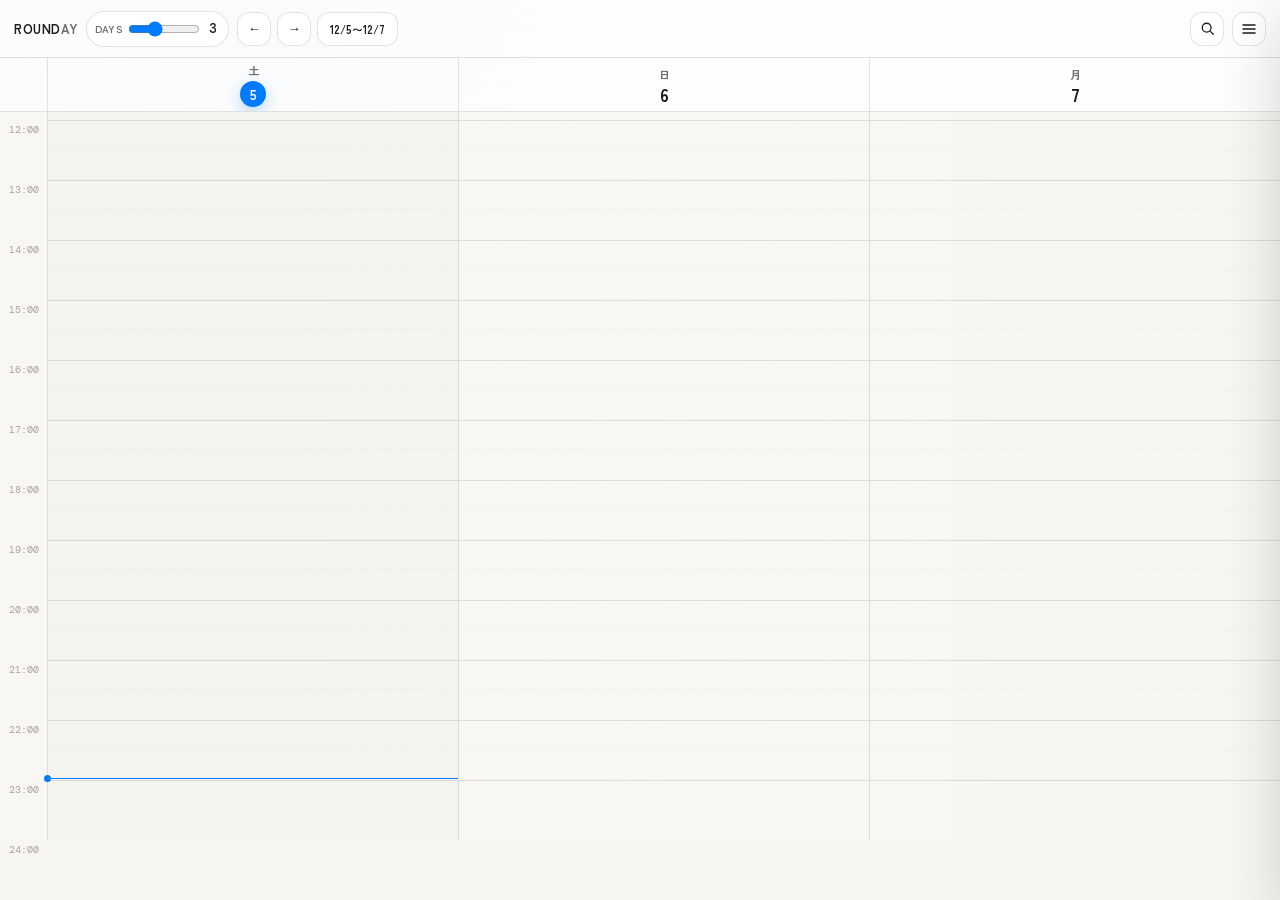
==== commit d0f4c8ab: "Add search across schedules and tasks" ====
--- a/index.html
+++ b/index.html
@@ -12,7 +12,7 @@
 <link rel="apple-touch-icon" href="icon-192.png">
 <link rel="preconnect" href="https://fonts.googleapis.com">
 <link href="https://fonts.googleapis.com/css2?family=DM+Mono:ital,wght@0,300;0,400;0,500;1,300&family=Jost:wght@300;400;500&family=Zen+Kaku+Gothic+New:wght@300;400;500&display=swap" rel="stylesheet">
-<link rel="stylesheet" href="styles.css?v=20260803-2">
+<link rel="stylesheet" href="styles.css?v=20260803-4">
 </head>
 <body>
 
@@ -28,7 +28,12 @@
     <button class="nav-btn" id="nextBtn">&#8594;</button>
     <button class="cal-open-btn" id="calOpenBtn">2026/05</button>
   </div>
-  <button class="header-icon-btn" id="menuBtn" title="メニュー" style="margin-left:auto;">
+  <button class="header-icon-btn" id="searchBtn" title="検索" aria-label="検索" style="margin-left:auto;">
+    <svg width="17" height="17" viewBox="0 0 24 24" fill="none" stroke="currentColor" stroke-width="1.8" stroke-linecap="round" aria-hidden="true">
+      <circle cx="10.8" cy="10.8" r="6.2"/><path d="m16 16 4.2 4.2"/>
+    </svg>
+  </button>
+  <button class="header-icon-btn" id="menuBtn" title="メニュー" aria-label="メニュー">
     <svg width="16" height="16" viewBox="0 0 16 16" fill="none" stroke="currentColor" stroke-width="1.5" stroke-linecap="round">
       <line x1="2" y1="4" x2="14" y2="4"/><line x1="2" y1="8" x2="14" y2="8"/><line x1="2" y1="12" x2="14" y2="12"/>
     </svg>
@@ -44,6 +49,20 @@
   <div id="grid">
     <div id="time-col"></div>
     <div id="days-wrap"></div>
+  </div>
+</div>
+
+<!-- SEARCH -->
+<div class="overlay" id="searchOverlay">
+  <div class="modal search-modal">
+    <div class="modal-header">
+      <span class="modal-title">検索</span>
+      <button class="modal-close" id="searchClose" aria-label="検索を閉じる">&times;</button>
+    </div>
+    <div class="modal-body">
+      <input class="search-input" id="searchInput" type="search" placeholder="予定・リマインダー・TODOを検索" autocomplete="off">
+      <div class="search-results" id="searchResults"></div>
+    </div>
   </div>
 </div>
 
@@ -760,6 +779,6 @@
   </div>
 </div>
 
-<script src="app.js?v=20260803-2"></script>
+<script src="app.js?v=20260803-4"></script>
 </body>
 </html>
--- a/styles.css
+++ b/styles.css
@@ -141,6 +141,16 @@
 .modal-close { background: none; border: none; cursor: pointer; font-size: 18px; color: var(--text-muted); line-height: 1; padding: 0 2px; }
 .modal-close:hover { color: var(--text); }
 .modal-body { padding: var(--spacing-modal-pad); display: flex; flex-direction: column; gap: 12px; }
+.search-modal { width: min(440px, 94vw); }
+.search-input { width: 100%; min-height: 42px; padding: 9px 12px; border: 1px solid var(--border-strong); border-radius: 8px; background: var(--bg); color: var(--text); font-family: inherit; font-size: 14px; outline: none; }
+.search-input:focus { border-color: var(--accent); }
+.search-results { display: flex; flex-direction: column; gap: 6px; max-height: min(54vh, 440px); overflow-y: auto; }
+.search-result { width: 100%; display: grid; grid-template-columns: auto minmax(0, 1fr); gap: 2px 9px; align-items: center; padding: 10px 11px; border: 1px solid var(--border); border-radius: 8px; background: var(--surface-raised); color: var(--text); text-align: left; font-family: inherit; cursor: pointer; }
+.search-result:hover { background: var(--accent-soft); border-color: var(--accent); }
+.search-result-type { grid-row: span 2; min-width: 48px; color: var(--accent); font-size: 10px; font-weight: 700; }
+.search-result-title { min-width: 0; overflow: hidden; text-overflow: ellipsis; white-space: nowrap; font-size: 13px; font-weight: 700; }
+.search-result-meta { min-width: 0; overflow: hidden; text-overflow: ellipsis; white-space: nowrap; color: var(--text-muted); font-size: 11px; }
+.search-empty { padding: 18px 4px; color: var(--text-faint); text-align: center; font-size: 12px; }
 .field { display: flex; flex-direction: column; gap: 4px; }
 .field label { font-family: 'DM Mono', monospace; font-size: 10px; letter-spacing: 0.1em; color: var(--text-muted); text-transform: uppercase; }
 .field input[type=text], .field input[type=date], .field input[type=time], .field textarea, .field select {
@@ -289,6 +299,9 @@
 .panel-add-btn:hover { background: var(--border); }
 
 .today-summary { background: var(--surface-raised); border: 1px solid var(--border); border-radius: 8px; box-shadow: var(--shadow-soft); padding: 12px 14px; display: flex; flex-direction: column; gap: 4px; }
+.today-tabs { display: grid; grid-template-columns: 1fr 1fr; gap: 6px; }
+.today-tab { min-height: 36px; border: 1px solid var(--border); border-radius: 8px; background: var(--surface-raised); color: var(--text-muted); font-family: inherit; font-size: 12px; font-weight: 700; cursor: pointer; }
+.today-tab.active { background: var(--accent); border-color: var(--accent); color: #fff; }
 .today-summary-date { font-size: 11px; color: var(--text-muted); font-weight: 600; }
 .today-summary-title { font-size: 16px; font-weight: 700; line-height: 1.35; }
 .today-summary-meta { font-size: 12px; color: var(--text-muted); }
